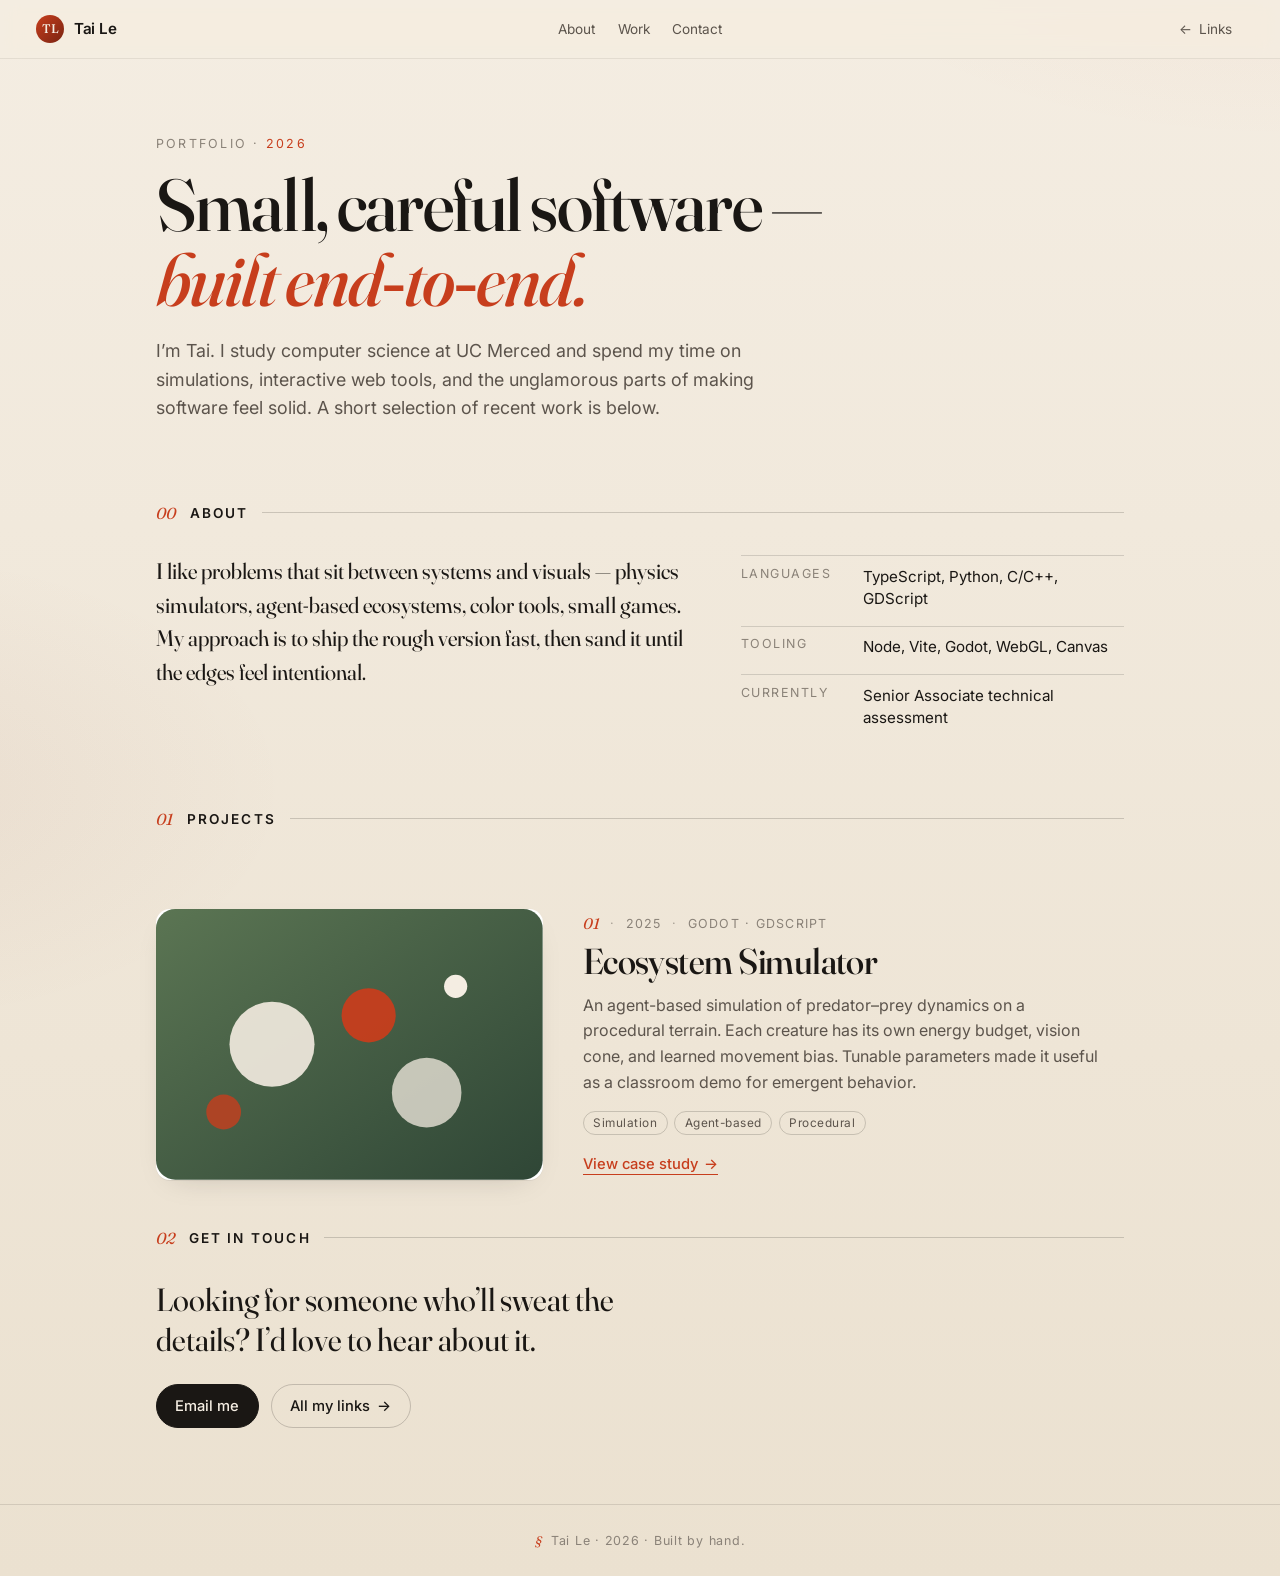
==== portfolio.html @ edf8355c "Initial commit" ====
<!doctype html>
<html lang="en">
  <head>
    <meta charset="utf-8" />
    <meta name="viewport" content="width=device-width, initial-scale=1, viewport-fit=cover" />
    <meta name="theme-color" content="#f4ede2" />
    <title>Tai Le — Selected Work</title>
    <meta name="description" content="Selected work by Tai Le — simulations, web tools, and small games." />

    <link rel="preconnect" href="https://fonts.googleapis.com" />
    <link rel="preconnect" href="https://fonts.gstatic.com" crossorigin />
    <link
      href="https://fonts.googleapis.com/css2?family=Fraunces:opsz,wght@9..144,400;9..144,500;9..144,700&family=Inter:wght@400;500;600&display=swap"
      rel="stylesheet"
    />

    <link rel="stylesheet" href="styles.css" />
    <link rel="stylesheet" href="portfolio.css" />
  </head>
  <body class="portfolio">
    <a class="skip-link" href="#work">Skip to work</a>

    <header class="topbar">
      <a class="topbar__brand" href="index.html" aria-label="Back to links">
        <span class="topbar__brand-mark">TL</span>
        <span class="topbar__brand-name">Tai Le</span>
      </a>
      <nav class="topbar__nav" aria-label="Page sections">
        <a href="#about">About</a>
        <a href="#work">Work</a>
        <a href="#contact">Contact</a>
      </nav>
      <a class="topbar__back" href="index.html">
        <span aria-hidden="true">←</span>
        <span>Links</span>
      </a>
    </header>

    <main class="portfolio__main">
      <section class="hero">
        <p class="eyebrow">Portfolio &middot; <span>2026</span></p>
        <h1 class="hero__title">
          Small, careful software —<br />
          <em>built end&#8209;to&#8209;end.</em>
        </h1>
        <p class="hero__lede">
          I&rsquo;m Tai. I study computer science at UC Merced and spend my time on simulations,
          interactive web tools, and the unglamorous parts of making software feel solid. A short
          selection of recent work is below.
        </p>
      </section>

      <section id="about" class="about">
        <h2 class="section-title"><span class="section-title__num">00</span> About</h2>
        <div class="about__grid">
          <p>
            I like problems that sit between systems and visuals — physics simulators, agent-based
            ecosystems, color tools, small games. My approach is to ship the rough version fast,
            then sand it until the edges feel intentional.
          </p>
          <dl class="about__stack">
            <div>
              <dt>Languages</dt>
              <dd>TypeScript, Python, C/C++, GDScript</dd>
            </div>
            <div>
              <dt>Tooling</dt>
              <dd>Node, Vite, Godot, WebGL, Canvas</dd>
            </div>
            <div>
              <dt>Currently</dt>
              <dd>Senior Associate technical assessment</dd>
            </div>
          </dl>
        </div>
      </section>

      <section id="work" class="work">
        <h2 class="section-title"><span class="section-title__num">01</span> Projects</h2>

        <article class="project">
          <a class="project__thumb" href="#" aria-label="View Ecosystem Simulator">
            <svg viewBox="0 0 200 140" xmlns="http://www.w3.org/2000/svg" aria-hidden="true">
              <defs>
                <linearGradient id="g1" x1="0" y1="0" x2="1" y2="1">
                  <stop offset="0%" stop-color="#5b7553" />
                  <stop offset="100%" stop-color="#2f4636" />
                </linearGradient>
              </defs>
              <rect width="200" height="140" rx="10" fill="url(#g1)" />
              <circle cx="60" cy="70" r="22" fill="#f4ede2" opacity="0.9" />
              <circle cx="110" cy="55" r="14" fill="#c73e1d" opacity="0.95" />
              <circle cx="140" cy="95" r="18" fill="#f4ede2" opacity="0.75" />
              <circle cx="155" cy="40" r="6" fill="#f4ede2" />
              <circle cx="35" cy="105" r="9" fill="#c73e1d" opacity="0.8" />
            </svg>
          </a>
          <div class="project__body">
            <div class="project__meta">
              <span class="project__num">01</span>
              <span class="project__year">2025</span>
              <span class="project__role">Godot &middot; GDScript</span>
            </div>
            <h3 class="project__title">Ecosystem Simulator</h3>
            <p class="project__desc">
              An agent-based simulation of predator&ndash;prey dynamics on a procedural terrain.
              Each creature has its own energy budget, vision cone, and learned movement bias.
              Tunable parameters made it useful as a classroom demo for emergent behavior.
            </p>
            <ul class="project__tags">
              <li>Simulation</li>
              <li>Agent-based</li>
              <li>Procedural</li>
            </ul>
            <a class="project__link" href="#">View case study <span aria-hidden="true">→</span></a>
          </div>
        </article>

      <section id="contact" class="contact">
        <h2 class="section-title"><span class="section-title__num">02</span> Get in touch</h2>
        <p class="contact__line">
          Looking for someone who&rsquo;ll sweat the details? I&rsquo;d love to hear about it.
        </p>
        <div class="contact__actions">
          <a class="btn btn--primary" href="mailto:tle271@ucmerced.edu">Email me</a>
          <a class="btn" href="index.html">All my links <span aria-hidden="true">→</span></a>
        </div>
      </section>
    </main>

    <footer class="portfolio__footer">
      <p>
        <span class="footer__mark">&sect;</span>
        Tai Le &middot; <span id="year">2026</span> &middot; Built by hand.
      </p>
    </footer>

    <script>
      document.getElementById('year').textContent = new Date().getFullYear();
    </script>
  </body>
</html>
---- styles.css ----
/* ---------- Tokens ---------- */
:root {
  --bg: #f4ede2;
  --bg-deep: #ebe1d0;
  --ink: #1a1714;
  --ink-soft: #5c544c;
  --ink-muted: #8a8278;
  --paper: #ffffff;
  --rule: #1a1714;
  --accent: #c73e1d;
  --accent-deep: #7a2412;

  --radius: 14px;
  --radius-lg: 22px;
  --shadow-soft: 0 1px 0 rgba(26, 23, 20, 0.06), 0 10px 30px -18px rgba(26, 23, 20, 0.25);
  --shadow-lift: 0 2px 0 rgba(26, 23, 20, 0.08), 0 22px 40px -22px rgba(26, 23, 20, 0.35);

  --font-serif: "Fraunces", "Iowan Old Style", Georgia, serif;
  --font-sans: "Inter", -apple-system, BlinkMacSystemFont, "Segoe UI", Roboto, sans-serif;
}

/* ---------- Reset-ish ---------- */
*,
*::before,
*::after {
  box-sizing: border-box;
}

html,
body {
  margin: 0;
  padding: 0;
}

body {
  min-height: 100svh;
  font-family: var(--font-sans);
  color: var(--ink);
  background:
    radial-gradient(1200px 600px at 110% -10%, rgba(199, 62, 29, 0.08), transparent 60%),
    radial-gradient(900px 500px at -10% 110%, rgba(122, 36, 18, 0.06), transparent 60%),
    linear-gradient(180deg, var(--bg) 0%, var(--bg-deep) 100%);
  background-attachment: fixed;
  -webkit-font-smoothing: antialiased;
  -moz-osx-font-smoothing: grayscale;
  text-rendering: optimizeLegibility;
}

a {
  color: inherit;
  text-decoration: none;
}

/* ---------- Skip link ---------- */
.skip-link {
  position: absolute;
  top: -40px;
  left: 1rem;
  background: var(--ink);
  color: var(--bg);
  padding: 0.5rem 0.75rem;
  border-radius: 6px;
  font-size: 0.85rem;
  z-index: 100;
}
.skip-link:focus {
  top: 0.75rem;
}

/* ---------- Page ---------- */
.page {
  width: 100%;
  max-width: 520px;
  margin: 0 auto;
  padding: clamp(2rem, 6vw, 3.5rem) clamp(1.25rem, 5vw, 2rem) 3rem;
  display: flex;
  flex-direction: column;
  gap: clamp(1.75rem, 4vw, 2.5rem);
}

/* ---------- Profile ---------- */
.profile {
  text-align: center;
  display: flex;
  flex-direction: column;
  align-items: center;
  gap: 0.5rem;
}

.avatar {
  width: clamp(108px, 28vw, 132px);
  aspect-ratio: 1;
  border-radius: 50%;
  overflow: hidden;
  background: var(--paper);
  padding: 4px;
  box-shadow: var(--shadow-soft);
  transform: rotate(-2deg);
  transition: transform 240ms ease;
}
.avatar:hover {
  transform: rotate(0deg) scale(1.03);
}
.avatar svg,
.avatar img {
  width: 100%;
  height: 100%;
  border-radius: 50%;
  display: block;
  object-fit: cover;
}

.name {
  font-family: var(--font-serif);
  font-weight: 500;
  font-size: clamp(2.25rem, 7vw, 2.9rem);
  letter-spacing: -0.02em;
  line-height: 1.05;
  margin: 0.75rem 0 0;
  font-variation-settings: "opsz" 96;
}

.handle {
  font-family: var(--font-sans);
  font-size: 0.85rem;
  letter-spacing: 0.04em;
  text-transform: lowercase;
  color: var(--ink-muted);
  margin: 0.15rem 0 0.4rem;
}

.bio {
  font-size: 0.98rem;
  line-height: 1.55;
  color: var(--ink-soft);
  max-width: 38ch;
  margin: 0;
}

/* Small editorial rule under profile */
.profile::after {
  content: "";
  display: block;
  width: 36px;
  height: 1px;
  background: var(--rule);
  opacity: 0.35;
  margin-top: 0.75rem;
}

/* ---------- Links ---------- */
.links {
  display: flex;
  flex-direction: column;
  gap: 0.75rem;
}

.link {
  position: relative;
  display: grid;
  grid-template-columns: auto 1fr auto;
  align-items: center;
  gap: 1rem;
  padding: 0.95rem 1.1rem;
  background: var(--paper);
  border: 1px solid rgba(26, 23, 20, 0.08);
  border-radius: var(--radius);
  box-shadow: var(--shadow-soft);
  color: var(--ink);
  transition:
    transform 180ms ease,
    box-shadow 220ms ease,
    border-color 220ms ease,
    background-color 220ms ease;
  will-change: transform;
}

.link:hover,
.link:focus-visible {
  transform: translateY(-2px);
  box-shadow: var(--shadow-lift);
  border-color: rgba(199, 62, 29, 0.35);
}

.link:focus-visible {
  outline: 2px solid var(--accent);
  outline-offset: 3px;
}

.link:active {
  transform: translateY(0);
}

.link__icon {
  width: 38px;
  height: 38px;
  display: inline-flex;
  align-items: center;
  justify-content: center;
  border-radius: 10px;
  background: var(--bg);
  color: var(--ink);
  flex-shrink: 0;
}
.link__icon svg {
  width: 20px;
  height: 20px;
}

.link__body {
  display: flex;
  flex-direction: column;
  gap: 0.1rem;
  min-width: 0;
}

.link__title {
  font-family: var(--font-sans);
  font-weight: 600;
  font-size: 1rem;
  letter-spacing: -0.005em;
  line-height: 1.2;
}

.link__desc {
  font-size: 0.82rem;
  color: var(--ink-muted);
  line-height: 1.35;
  overflow: hidden;
  text-overflow: ellipsis;
  white-space: nowrap;
}

.link__arrow {
  font-family: var(--font-serif);
  font-size: 1.15rem;
  color: var(--ink-muted);
  transition: transform 220ms ease, color 220ms ease;
  padding-left: 0.25rem;
}

.link:hover .link__arrow,
.link:focus-visible .link__arrow {
  color: var(--accent);
  transform: translateX(3px);
}

/* Ghost variant for the email link — flatter, less prominent */
.link--ghost {
  background: transparent;
  box-shadow: none;
  border: 1px dashed rgba(26, 23, 20, 0.18);
}
.link--ghost:hover,
.link--ghost:focus-visible {
  background: var(--paper);
  border-style: solid;
}

/* ---------- Footer ---------- */
.footer {
  text-align: center;
  font-size: 0.78rem;
  color: var(--ink-muted);
  letter-spacing: 0.04em;
  margin-top: 0.5rem;
}
.footer p {
  margin: 0;
}
.footer__mark {
  font-family: var(--font-serif);
  font-style: italic;
  color: var(--accent);
  margin-right: 0.25rem;
}

/* ---------- Responsive bumps ---------- */
@media (min-width: 720px) {
  .page {
    padding-top: 4.5rem;
    gap: 2.75rem;
  }
  .link {
    padding: 1.05rem 1.25rem;
  }
}

@media (min-width: 1024px) {
  .page {
    max-width: 560px;
  }
  .name {
    font-size: 3.1rem;
  }
}

/* ---------- Motion preferences ---------- */
@media (prefers-reduced-motion: reduce) {
  *,
  *::before,
  *::after {
    transition: none !important;
    animation: none !important;
  }
  .avatar {
    transform: none;
  }
}

/* ---------- Dark mode ---------- */
@media (prefers-color-scheme: dark) {
  :root {
    --bg: #14110e;
    --bg-deep: #0d0b09;
    --ink: #f4ede2;
    --ink-soft: #c8bdaf;
    --ink-muted: #8a8278;
    --paper: #1f1b17;
    --rule: #f4ede2;
    --accent: #e85a3a;
    --accent-deep: #c73e1d;
    --shadow-soft: 0 1px 0 rgba(0, 0, 0, 0.4), 0 10px 30px -18px rgba(0, 0, 0, 0.7);
    --shadow-lift: 0 2px 0 rgba(0, 0, 0, 0.5), 0 22px 40px -22px rgba(0, 0, 0, 0.8);
  }
  .link {
    border-color: rgba(244, 237, 226, 0.08);
  }
  .link:hover,
  .link:focus-visible {
    border-color: rgba(232, 90, 58, 0.45);
  }
  .link__icon {
    background: rgba(244, 237, 226, 0.06);
  }
  .link--ghost {
    border-color: rgba(244, 237, 226, 0.18);
  }
}
---- portfolio.css ----
/* ---------- Portfolio-specific layout ----------
   Tokens (colors, fonts) come from styles.css.
   This file overrides body/layout rules used on the linktree page. */

body.portfolio {
  background:
    radial-gradient(900px 500px at 100% -10%, rgba(199, 62, 29, 0.06), transparent 60%),
    radial-gradient(700px 400px at -10% 50%, rgba(122, 36, 18, 0.05), transparent 60%),
    linear-gradient(180deg, var(--bg) 0%, var(--bg-deep) 100%);
}

/* ---------- Top bar ---------- */
.topbar {
  position: sticky;
  top: 0;
  z-index: 50;
  display: grid;
  grid-template-columns: 1fr auto 1fr;
  align-items: center;
  gap: 1rem;
  padding: 0.85rem clamp(1rem, 4vw, 2.25rem);
  background: rgba(244, 237, 226, 0.78);
  backdrop-filter: saturate(160%) blur(10px);
  -webkit-backdrop-filter: saturate(160%) blur(10px);
  border-bottom: 1px solid rgba(26, 23, 20, 0.08);
}

.topbar__brand {
  display: inline-flex;
  align-items: center;
  gap: 0.6rem;
  font-family: var(--font-sans);
  font-weight: 600;
  letter-spacing: -0.005em;
}
.topbar__brand-mark {
  display: inline-flex;
  align-items: center;
  justify-content: center;
  width: 28px;
  height: 28px;
  border-radius: 50%;
  background: linear-gradient(135deg, var(--accent), var(--accent-deep));
  color: var(--bg);
  font-family: var(--font-serif);
  font-weight: 500;
  font-size: 0.78rem;
  letter-spacing: -0.5px;
}
.topbar__brand-name {
  font-size: 0.95rem;
}

.topbar__nav {
  justify-self: center;
  display: flex;
  gap: 1.4rem;
  font-size: 0.85rem;
  color: var(--ink-soft);
}
.topbar__nav a {
  position: relative;
  padding: 0.25rem 0;
  transition: color 180ms ease;
}
.topbar__nav a:hover,
.topbar__nav a:focus-visible {
  color: var(--accent);
}
.topbar__nav a::after {
  content: "";
  position: absolute;
  left: 0;
  right: 0;
  bottom: -2px;
  height: 1px;
  background: var(--accent);
  transform: scaleX(0);
  transform-origin: left;
  transition: transform 200ms ease;
}
.topbar__nav a:hover::after,
.topbar__nav a:focus-visible::after {
  transform: scaleX(1);
}

.topbar__back {
  justify-self: end;
  display: inline-flex;
  align-items: center;
  gap: 0.4rem;
  font-size: 0.85rem;
  color: var(--ink-soft);
  padding: 0.4rem 0.7rem;
  border-radius: 999px;
  border: 1px solid transparent;
  transition: border-color 180ms ease, color 180ms ease, background-color 180ms ease;
}
.topbar__back:hover,
.topbar__back:focus-visible {
  color: var(--ink);
  border-color: rgba(26, 23, 20, 0.18);
  background: rgba(255, 255, 255, 0.5);
}

/* On narrow screens, drop the center nav, keep brand + back */
@media (max-width: 640px) {
  .topbar {
    grid-template-columns: 1fr auto;
  }
  .topbar__nav {
    display: none;
  }
  .topbar__brand-name {
    display: none;
  }
}

/* ---------- Main ---------- */
.portfolio__main {
  width: 100%;
  max-width: 1040px;
  margin: 0 auto;
  padding: clamp(2.5rem, 6vw, 5rem) clamp(1.25rem, 5vw, 2.25rem);
  display: flex;
  flex-direction: column;
  gap: clamp(3rem, 8vw, 5rem);
}

/* ---------- Hero ---------- */
.eyebrow {
  font-family: var(--font-sans);
  font-size: 0.78rem;
  letter-spacing: 0.18em;
  text-transform: uppercase;
  color: var(--ink-muted);
  margin: 0 0 1rem;
}
.eyebrow span {
  color: var(--accent);
}

.hero__title {
  font-family: var(--font-serif);
  font-weight: 500;
  font-size: clamp(2.4rem, 6.5vw, 4.6rem);
  line-height: 1.02;
  letter-spacing: -0.025em;
  margin: 0 0 1.25rem;
  max-width: 18ch;
  font-variation-settings: "opsz" 144;
}
.hero__title em {
  font-style: italic;
  color: var(--accent);
  font-variation-settings: "opsz" 144;
}

.hero__lede {
  font-size: clamp(1rem, 1.6vw, 1.12rem);
  line-height: 1.6;
  color: var(--ink-soft);
  max-width: 56ch;
  margin: 0;
}

/* ---------- Section title ---------- */
.section-title {
  font-family: var(--font-sans);
  font-size: 0.85rem;
  font-weight: 600;
  text-transform: uppercase;
  letter-spacing: 0.16em;
  color: var(--ink);
  margin: 0 0 2rem;
  display: flex;
  align-items: center;
  gap: 0.85rem;
}
.section-title::after {
  content: "";
  flex: 1;
  height: 1px;
  background: rgba(26, 23, 20, 0.18);
}
.section-title__num {
  font-family: var(--font-serif);
  font-style: italic;
  font-weight: 400;
  color: var(--accent);
  text-transform: none;
  letter-spacing: 0;
  font-size: 1rem;
}

/* ---------- About ---------- */
.about__grid {
  display: grid;
  grid-template-columns: 1fr;
  gap: 2rem;
}
.about__grid p {
  font-family: var(--font-serif);
  font-size: clamp(1.15rem, 2vw, 1.4rem);
  line-height: 1.5;
  color: var(--ink);
  margin: 0;
  max-width: 50ch;
  font-variation-settings: "opsz" 96;
}

.about__stack {
  display: grid;
  grid-template-columns: 1fr;
  gap: 1rem;
  margin: 0;
}
.about__stack > div {
  border-top: 1px solid rgba(26, 23, 20, 0.15);
  padding-top: 0.6rem;
  display: grid;
  grid-template-columns: 110px 1fr;
  gap: 0.75rem;
}
.about__stack dt {
  font-size: 0.78rem;
  letter-spacing: 0.12em;
  text-transform: uppercase;
  color: var(--ink-muted);
  margin: 0;
}
.about__stack dd {
  font-size: 0.95rem;
  color: var(--ink);
  margin: 0;
  line-height: 1.45;
}

@media (min-width: 820px) {
  .about__grid {
    grid-template-columns: 1.4fr 1fr;
    gap: 3rem;
    align-items: start;
  }
}

/* ---------- Projects ---------- */
.work {
  display: flex;
  flex-direction: column;
  gap: clamp(2rem, 4vw, 3rem);
}

.project {
  display: grid;
  grid-template-columns: 1fr;
  gap: 1.25rem;
  align-items: center;
}

.project__thumb {
  display: block;
  border-radius: 14px;
  overflow: hidden;
  background: var(--paper);
  box-shadow: var(--shadow-soft);
  transition: transform 260ms ease, box-shadow 260ms ease;
}
.project__thumb svg {
  display: block;
  width: 100%;
  height: auto;
}
.project__thumb:hover,
.project__thumb:focus-visible {
  transform: translateY(-3px);
  box-shadow: var(--shadow-lift);
}

.project__meta {
  display: flex;
  flex-wrap: wrap;
  gap: 0.65rem;
  align-items: center;
  font-size: 0.78rem;
  letter-spacing: 0.1em;
  text-transform: uppercase;
  color: var(--ink-muted);
  margin-bottom: 0.6rem;
}
.project__num {
  font-family: var(--font-serif);
  font-style: italic;
  font-size: 0.95rem;
  color: var(--accent);
  letter-spacing: 0;
  text-transform: none;
}
.project__year::before,
.project__role::before {
  content: "·";
  margin-right: 0.65rem;
  color: var(--ink-muted);
  opacity: 0.7;
}

.project__title {
  font-family: var(--font-serif);
  font-weight: 500;
  font-size: clamp(1.7rem, 3vw, 2.25rem);
  line-height: 1.1;
  letter-spacing: -0.015em;
  margin: 0 0 0.7rem;
  font-variation-settings: "opsz" 96;
}

.project__desc {
  font-size: 1rem;
  line-height: 1.6;
  color: var(--ink-soft);
  margin: 0 0 1rem;
  max-width: 52ch;
}

.project__tags {
  list-style: none;
  display: flex;
  flex-wrap: wrap;
  gap: 0.4rem;
  padding: 0;
  margin: 0 0 1.1rem;
}
.project__tags li {
  font-size: 0.74rem;
  letter-spacing: 0.04em;
  padding: 0.25rem 0.6rem;
  border: 1px solid rgba(26, 23, 20, 0.18);
  border-radius: 999px;
  color: var(--ink-soft);
}

.project__link {
  display: inline-flex;
  align-items: center;
  gap: 0.4rem;
  font-size: 0.92rem;
  font-weight: 500;
  color: var(--accent);
  border-bottom: 1px solid currentColor;
  padding-bottom: 1px;
  transition: gap 180ms ease, color 180ms ease;
}
.project__link:hover,
.project__link:focus-visible {
  gap: 0.7rem;
  color: var(--accent-deep);
}

@media (min-width: 760px) {
  .project {
    grid-template-columns: 5fr 7fr;
    gap: 2.5rem;
  }
  .project--reverse .project__thumb {
    order: 2;
  }
  .project--reverse .project__body {
    order: 1;
  }
}

/* ---------- Contact ---------- */
.contact {
  text-align: left;
}
.contact__line {
  font-family: var(--font-serif);
  font-size: clamp(1.4rem, 3vw, 2rem);
  line-height: 1.25;
  color: var(--ink);
  margin: 0 0 1.5rem;
  max-width: 28ch;
  font-variation-settings: "opsz" 96;
}
.contact__actions {
  display: flex;
  flex-wrap: wrap;
  gap: 0.75rem;
}

.btn {
  display: inline-flex;
  align-items: center;
  gap: 0.45rem;
  padding: 0.75rem 1.15rem;
  border-radius: 999px;
  border: 1px solid rgba(26, 23, 20, 0.2);
  color: var(--ink);
  font-size: 0.92rem;
  font-weight: 500;
  background: transparent;
  transition: background 180ms ease, color 180ms ease, border-color 180ms ease, transform 180ms ease;
}
.btn:hover,
.btn:focus-visible {
  border-color: var(--ink);
  transform: translateY(-1px);
}
.btn--primary {
  background: var(--ink);
  color: var(--bg);
  border-color: var(--ink);
}
.btn--primary:hover,
.btn--primary:focus-visible {
  background: var(--accent);
  border-color: var(--accent);
  color: var(--bg);
}

/* ---------- Footer ---------- */
.portfolio__footer {
  border-top: 1px solid rgba(26, 23, 20, 0.12);
  padding: 1.75rem clamp(1.25rem, 5vw, 2.25rem);
  text-align: center;
  font-size: 0.78rem;
  letter-spacing: 0.06em;
  color: var(--ink-muted);
}
.portfolio__footer p {
  margin: 0;
}

/* ---------- Dark mode ---------- */
@media (prefers-color-scheme: dark) {
  .topbar {
    background: rgba(20, 17, 14, 0.78);
    border-bottom-color: rgba(244, 237, 226, 0.08);
  }
  .topbar__back:hover,
  .topbar__back:focus-visible {
    background: rgba(244, 237, 226, 0.06);
    border-color: rgba(244, 237, 226, 0.18);
  }
  .section-title::after {
    background: rgba(244, 237, 226, 0.18);
  }
  .about__stack > div {
    border-top-color: rgba(244, 237, 226, 0.15);
  }
  .project__tags li {
    border-color: rgba(244, 237, 226, 0.18);
  }
  .btn {
    border-color: rgba(244, 237, 226, 0.2);
    color: var(--ink);
  }
  .btn--primary {
    background: var(--bg);
    color: var(--ink);
    border-color: var(--bg);
  }
  .portfolio__footer {
    border-top-color: rgba(244, 237, 226, 0.12);
  }
}

/* ---------- Motion preference ---------- */
@media (prefers-reduced-motion: reduce) {
  .project__thumb,
  .btn,
  .topbar__nav a::after,
  .project__link {
    transition: none !important;
  }
}
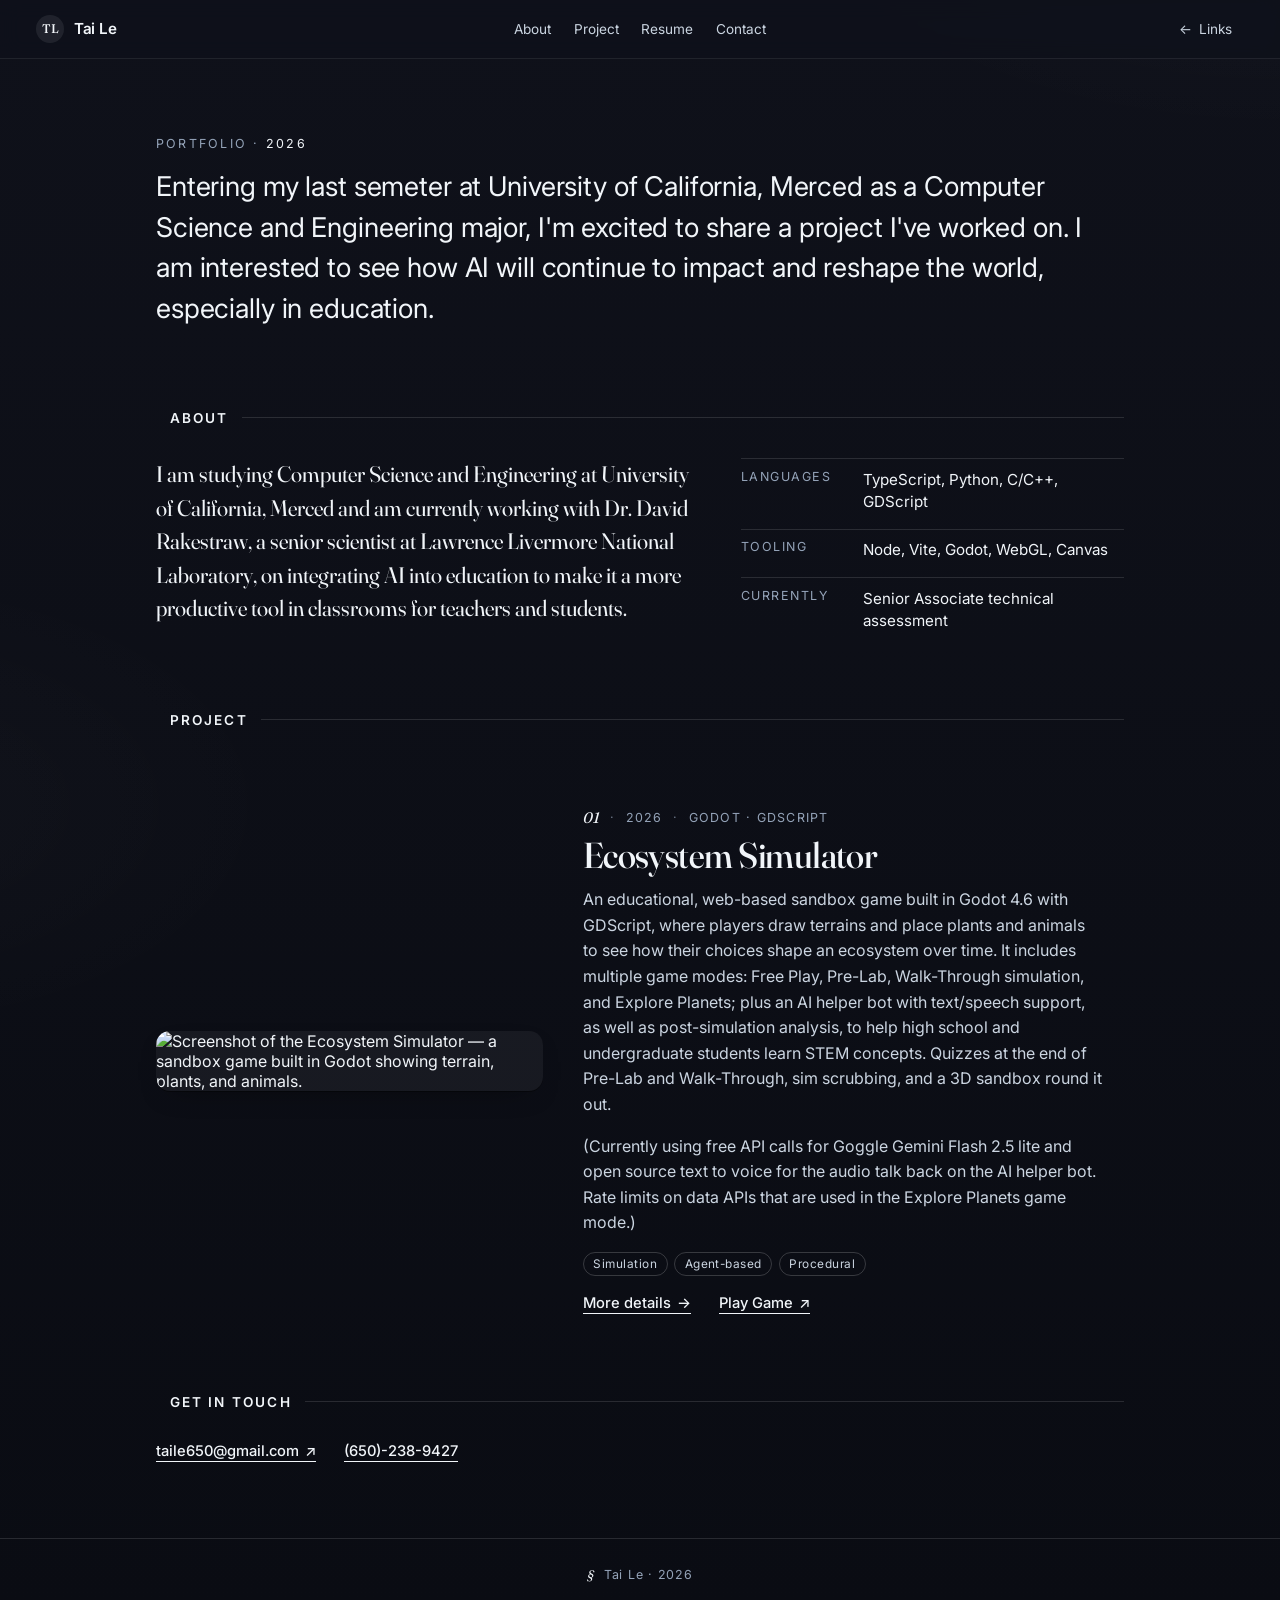
==== commit e5268c61: "Working code" ====
--- a/portfolio.html
+++ b/portfolio.html
@@ -3,7 +3,8 @@
   <head>
     <meta charset="utf-8" />
     <meta name="viewport" content="width=device-width, initial-scale=1, viewport-fit=cover" />
-    <meta name="theme-color" content="#f4ede2" />
+    <meta name="theme-color" content="#0F111A" />
+    <meta name="color-scheme" content="dark" />
     <title>Tai Le — Selected Work</title>
     <meta name="description" content="Selected work by Tai Le — simulations, web tools, and small games." />
 
@@ -27,7 +28,8 @@
       </a>
       <nav class="topbar__nav" aria-label="Page sections">
         <a href="#about">About</a>
-        <a href="#work">Work</a>
+        <a href="#work">Project</a>
+        <a href="resume.html">Resume</a>
         <a href="#contact">Contact</a>
       </nav>
       <a class="topbar__back" href="index.html">
@@ -39,24 +41,20 @@
     <main class="portfolio__main">
       <section class="hero">
         <p class="eyebrow">Portfolio &middot; <span>2026</span></p>
-        <h1 class="hero__title">
-          Small, careful software —<br />
-          <em>built end&#8209;to&#8209;end.</em>
-        </h1>
         <p class="hero__lede">
-          I&rsquo;m Tai. I study computer science at UC Merced and spend my time on simulations,
-          interactive web tools, and the unglamorous parts of making software feel solid. A short
-          selection of recent work is below.
+          Entering my last semeter at University of California, Merced as a Computer Science and Engineering
+          major, I'm excited to share a project I've worked on. I am interested to see how AI will continue
+          to impact and reshape the world, especially in education.
         </p>
       </section>
 
       <section id="about" class="about">
-        <h2 class="section-title"><span class="section-title__num">00</span> About</h2>
+        <h2 class="section-title"><span class="section-title__num"></span> About</h2>
         <div class="about__grid">
           <p>
-            I like problems that sit between systems and visuals — physics simulators, agent-based
-            ecosystems, color tools, small games. My approach is to ship the rough version fast,
-            then sand it until the edges feel intentional.
+            I am studying Computer Science and Engineering at University of California, Merced and am currently 
+            working with Dr. David Rakestraw, a senior scientist at Lawrence Livermore National Laboratory, 
+            on integrating AI into education to make it a more productive tool in classrooms for teachers and students.
           </p>
           <dl class="about__stack">
             <div>
@@ -76,54 +74,54 @@
       </section>
 
       <section id="work" class="work">
-        <h2 class="section-title"><span class="section-title__num">01</span> Projects</h2>
+        <h2 class="section-title"><span class="section-title__num"></span> Project</h2>
 
         <article class="project">
           <a class="project__thumb" href="#" aria-label="View Ecosystem Simulator">
-            <svg viewBox="0 0 200 140" xmlns="http://www.w3.org/2000/svg" aria-hidden="true">
-              <defs>
-                <linearGradient id="g1" x1="0" y1="0" x2="1" y2="1">
-                  <stop offset="0%" stop-color="#5b7553" />
-                  <stop offset="100%" stop-color="#2f4636" />
-                </linearGradient>
-              </defs>
-              <rect width="200" height="140" rx="10" fill="url(#g1)" />
-              <circle cx="60" cy="70" r="22" fill="#f4ede2" opacity="0.9" />
-              <circle cx="110" cy="55" r="14" fill="#c73e1d" opacity="0.95" />
-              <circle cx="140" cy="95" r="18" fill="#f4ede2" opacity="0.75" />
-              <circle cx="155" cy="40" r="6" fill="#f4ede2" />
-              <circle cx="35" cy="105" r="9" fill="#c73e1d" opacity="0.8" />
-            </svg>
+            <img
+              src="Ecosystem%20Simulator%20Image.png"
+              alt="Screenshot of the Ecosystem Simulator — a sandbox game built in Godot showing terrain, plants, and animals."
+              loading="lazy"
+            />
           </a>
           <div class="project__body">
             <div class="project__meta">
               <span class="project__num">01</span>
-              <span class="project__year">2025</span>
+              <span class="project__year">2026</span>
               <span class="project__role">Godot &middot; GDScript</span>
             </div>
             <h3 class="project__title">Ecosystem Simulator</h3>
             <p class="project__desc">
-              An agent-based simulation of predator&ndash;prey dynamics on a procedural terrain.
-              Each creature has its own energy budget, vision cone, and learned movement bias.
-              Tunable parameters made it useful as a classroom demo for emergent behavior.
+              An educational, web-based sandbox game built in Godot 4.6 with GDScript, where players 
+              draw terrains and place plants and animals to see how their choices shape an ecosystem 
+              over time. It includes multiple game modes: Free Play, Pre-Lab, Walk-Through simulation, 
+              and Explore Planets; plus an AI helper bot with text/speech support, as well as post-simulation 
+              analysis, to help high school and undergraduate students learn STEM concepts. Quizzes at the 
+              end of Pre-Lab and Walk-Through, sim scrubbing, and a 3D sandbox round it out.
+            </p>
+            <p class="project__desc">  
+              (Currently using free API calls for Goggle Gemini Flash 2.5 lite and open source text to voice for
+              the audio talk back on the AI helper bot. Rate limits on data APIs that are used in the Explore Planets
+              game mode.)
             </p>
             <ul class="project__tags">
               <li>Simulation</li>
               <li>Agent-based</li>
               <li>Procedural</li>
             </ul>
-            <a class="project__link" href="#">View case study <span aria-hidden="true">→</span></a>
+            <div class="project__actions">
+              <a class="project__link" href="ecosystem-simulator.html">More details <span aria-hidden="true">→</span></a>
+              <a class="project__link" href="https://s26-cse-334-10.onrender.com/" target="_blank" rel="noopener noreferrer">Play Game <span aria-hidden="true">↗</span></a>
+            </div>
           </div>
         </article>
+      </section>
 
       <section id="contact" class="contact">
-        <h2 class="section-title"><span class="section-title__num">02</span> Get in touch</h2>
-        <p class="contact__line">
-          Looking for someone who&rsquo;ll sweat the details? I&rsquo;d love to hear about it.
-        </p>
-        <div class="contact__actions">
-          <a class="btn btn--primary" href="mailto:tle271@ucmerced.edu">Email me</a>
-          <a class="btn" href="index.html">All my links <span aria-hidden="true">→</span></a>
+        <h2 class="section-title"><span class="section-title__num"></span> Get in touch</h2>
+        <div class="contact__actions contact__actions--info">
+          <a class="project__link" href="mailto:taile650@gmail.com" target="_blank" rel="noopener noreferrer">taile650@gmail.com<span aria-hidden="true">↗</span></a>
+          <a class="project__link" href="tel:+16502389427">(650)-238-9427</a>
         </div>
       </section>
     </main>
@@ -131,7 +129,7 @@
     <footer class="portfolio__footer">
       <p>
         <span class="footer__mark">&sect;</span>
-        Tai Le &middot; <span id="year">2026</span> &middot; Built by hand.
+        Tai Le &middot; <span id="year">2026</span>
       </p>
     </footer>
 
--- a/styles.css
+++ b/styles.css
@@ -1,19 +1,21 @@
 /* ---------- Tokens ---------- */
 :root {
-  --bg: #f4ede2;
-  --bg-deep: #ebe1d0;
-  --ink: #1a1714;
-  --ink-soft: #5c544c;
-  --ink-muted: #8a8278;
-  --paper: #ffffff;
-  --rule: #1a1714;
-  --accent: #c73e1d;
-  --accent-deep: #7a2412;
-
-  --radius: 14px;
-  --radius-lg: 22px;
-  --shadow-soft: 0 1px 0 rgba(26, 23, 20, 0.06), 0 10px 30px -18px rgba(26, 23, 20, 0.25);
-  --shadow-lift: 0 2px 0 rgba(26, 23, 20, 0.08), 0 22px 40px -22px rgba(26, 23, 20, 0.35);
+  color-scheme: dark;
+
+  --bg: #0F111A;
+  --bg-deep: #0A0C13;
+  --ink: #F1F5F9;
+  --ink-soft: #CBD5E1;
+  --ink-muted: #94A3B8;
+  --paper: rgba(255, 255, 255, 0.05);
+  --rule: rgba(241, 245, 249, 0.12);
+  --accent: #F1F5F9;
+  --accent-deep: #CBD5E1;
+
+  --radius: 16px;
+  --radius-lg: 24px;
+  --shadow-soft: 0 1px 0 rgba(0, 0, 0, 0.4), 0 10px 30px -18px rgba(0, 0, 0, 0.7);
+  --shadow-lift: 0 2px 0 rgba(0, 0, 0, 0.5), 0 22px 40px -22px rgba(0, 0, 0, 0.85);
 
   --font-serif: "Fraunces", "Iowan Old Style", Georgia, serif;
   --font-sans: "Inter", -apple-system, BlinkMacSystemFont, "Segoe UI", Roboto, sans-serif;
@@ -37,13 +39,29 @@
   font-family: var(--font-sans);
   color: var(--ink);
   background:
-    radial-gradient(1200px 600px at 110% -10%, rgba(199, 62, 29, 0.08), transparent 60%),
-    radial-gradient(900px 500px at -10% 110%, rgba(122, 36, 18, 0.06), transparent 60%),
+    radial-gradient(1200px 600px at 110% -10%, rgba(255, 255, 255, 0.04), transparent 60%),
+    radial-gradient(900px 500px at -10% 110%, rgba(255, 255, 255, 0.025), transparent 60%),
     linear-gradient(180deg, var(--bg) 0%, var(--bg-deep) 100%);
   background-attachment: fixed;
   -webkit-font-smoothing: antialiased;
   -moz-osx-font-smoothing: grayscale;
   text-rendering: optimizeLegibility;
+}
+
+/* ---------- Scrollbar ---------- */
+::-webkit-scrollbar {
+  width: 10px;
+  height: 10px;
+}
+::-webkit-scrollbar-track {
+  background: var(--bg);
+}
+::-webkit-scrollbar-thumb {
+  background: rgba(255, 255, 255, 0.15);
+  border-radius: 10px;
+}
+::-webkit-scrollbar-thumb:hover {
+  background: rgba(255, 255, 255, 0.25);
 }
 
 a {
@@ -161,25 +179,22 @@
   grid-template-columns: auto 1fr auto;
   align-items: center;
   gap: 1rem;
-  padding: 0.95rem 1.1rem;
+  padding: 1rem;
   background: var(--paper);
-  border: 1px solid rgba(26, 23, 20, 0.08);
+  border: 1px solid rgba(255, 255, 255, 0.08);
   border-radius: var(--radius);
   box-shadow: var(--shadow-soft);
   color: var(--ink);
-  transition:
-    transform 180ms ease,
-    box-shadow 220ms ease,
-    border-color 220ms ease,
-    background-color 220ms ease;
+  transition: all 300ms ease-in-out;
   will-change: transform;
 }
 
 .link:hover,
 .link:focus-visible {
-  transform: translateY(-2px);
+  background: #1E293B;
+  border-color: #475569;
   box-shadow: var(--shadow-lift);
-  border-color: rgba(199, 62, 29, 0.35);
+  transform: scale(1.02);
 }
 
 .link:focus-visible {
@@ -188,17 +203,17 @@
 }
 
 .link:active {
-  transform: translateY(0);
+  transform: scale(1);
 }
 
 .link__icon {
-  width: 38px;
-  height: 38px;
+  width: 40px;
+  height: 40px;
   display: inline-flex;
   align-items: center;
   justify-content: center;
-  border-radius: 10px;
-  background: var(--bg);
+  border-radius: 8px;
+  background: rgba(30, 41, 59, 0.5);
   color: var(--ink);
   flex-shrink: 0;
 }
@@ -210,20 +225,21 @@
 .link__body {
   display: flex;
   flex-direction: column;
-  gap: 0.1rem;
+  gap: 0.15rem;
   min-width: 0;
 }
 
 .link__title {
   font-family: var(--font-sans);
-  font-weight: 600;
+  font-weight: 500;
   font-size: 1rem;
   letter-spacing: -0.005em;
   line-height: 1.2;
+  color: var(--ink);
 }
 
 .link__desc {
-  font-size: 0.82rem;
+  font-size: 0.875rem;
   color: var(--ink-muted);
   line-height: 1.35;
   overflow: hidden;
@@ -249,12 +265,91 @@
 .link--ghost {
   background: transparent;
   box-shadow: none;
-  border: 1px dashed rgba(26, 23, 20, 0.18);
+  border: 1px dashed rgba(255, 255, 255, 0.18);
 }
 .link--ghost:hover,
 .link--ghost:focus-visible {
   background: var(--paper);
   border-style: solid;
+}
+
+/* ---------- Index-only hover animations ---------- */
+/* Scoped to body.links-page so portfolio/resume pages stay untouched. */
+.links-page .link {
+  overflow: hidden;
+  isolation: isolate;
+}
+
+/* Shimmer: a soft diagonal highlight sweeps across the card on hover.
+   Uses a keyframe (not a transition) so the un-hover doesn't play in reverse. */
+.links-page .link::before {
+  content: "";
+  position: absolute;
+  top: 0;
+  left: -120%;
+  width: 60%;
+  height: 100%;
+  background: linear-gradient(
+    110deg,
+    transparent 0%,
+    rgba(255, 255, 255, 0.10) 50%,
+    transparent 100%
+  );
+  transform: skewX(-20deg);
+  pointer-events: none;
+  z-index: 1;
+}
+.links-page .link:hover::before,
+.links-page .link:focus-visible::before {
+  animation: link-shimmer 900ms ease;
+}
+@keyframes link-shimmer {
+  to {
+    left: 130%;
+  }
+}
+
+/* Keep card content above the shimmer overlay. */
+.links-page .link__icon,
+.links-page .link__body,
+.links-page .link__arrow {
+  position: relative;
+  z-index: 2;
+}
+
+/* Icon container — brightens and scales tactilely on hover. */
+.links-page .link__icon {
+  transition:
+    background-color 300ms ease-in-out,
+    transform 300ms ease-in-out;
+}
+.links-page .link:hover .link__icon,
+.links-page .link:focus-visible .link__icon {
+  background: rgba(241, 245, 249, 0.14);
+  transform: scale(1.08);
+}
+
+/* Icon SVG — subtle inner pop. */
+.links-page .link__icon svg {
+  transition: transform 300ms ease;
+}
+.links-page .link:hover .link__icon svg,
+.links-page .link:focus-visible .link__icon svg {
+  transform: scale(1.08);
+}
+
+/* Outer slate halo layered on top of the existing lift shadow. */
+.links-page .link:hover,
+.links-page .link:focus-visible {
+  box-shadow:
+    var(--shadow-lift),
+    0 0 32px -8px rgba(241, 245, 249, 0.14);
+}
+
+/* Arrow — give it a touch more travel and brightness on hover than the base rule. */
+.links-page .link:hover .link__arrow,
+.links-page .link:focus-visible .link__arrow {
+  transform: translateX(5px);
 }
 
 /* ---------- Footer ---------- */
@@ -308,32 +403,3 @@
   }
 }
 
-/* ---------- Dark mode ---------- */
-@media (prefers-color-scheme: dark) {
-  :root {
-    --bg: #14110e;
-    --bg-deep: #0d0b09;
-    --ink: #f4ede2;
-    --ink-soft: #c8bdaf;
-    --ink-muted: #8a8278;
-    --paper: #1f1b17;
-    --rule: #f4ede2;
-    --accent: #e85a3a;
-    --accent-deep: #c73e1d;
-    --shadow-soft: 0 1px 0 rgba(0, 0, 0, 0.4), 0 10px 30px -18px rgba(0, 0, 0, 0.7);
-    --shadow-lift: 0 2px 0 rgba(0, 0, 0, 0.5), 0 22px 40px -22px rgba(0, 0, 0, 0.8);
-  }
-  .link {
-    border-color: rgba(244, 237, 226, 0.08);
-  }
-  .link:hover,
-  .link:focus-visible {
-    border-color: rgba(232, 90, 58, 0.45);
-  }
-  .link__icon {
-    background: rgba(244, 237, 226, 0.06);
-  }
-  .link--ghost {
-    border-color: rgba(244, 237, 226, 0.18);
-  }
-}
--- a/portfolio.css
+++ b/portfolio.css
@@ -4,8 +4,8 @@
 
 body.portfolio {
   background:
-    radial-gradient(900px 500px at 100% -10%, rgba(199, 62, 29, 0.06), transparent 60%),
-    radial-gradient(700px 400px at -10% 50%, rgba(122, 36, 18, 0.05), transparent 60%),
+    radial-gradient(900px 500px at 100% -10%, rgba(255, 255, 255, 0.03), transparent 60%),
+    radial-gradient(700px 400px at -10% 50%, rgba(255, 255, 255, 0.02), transparent 60%),
     linear-gradient(180deg, var(--bg) 0%, var(--bg-deep) 100%);
 }
 
@@ -19,10 +19,10 @@
   align-items: center;
   gap: 1rem;
   padding: 0.85rem clamp(1rem, 4vw, 2.25rem);
-  background: rgba(244, 237, 226, 0.78);
+  background: rgba(15, 17, 26, 0.78);
   backdrop-filter: saturate(160%) blur(10px);
   -webkit-backdrop-filter: saturate(160%) blur(10px);
-  border-bottom: 1px solid rgba(26, 23, 20, 0.08);
+  border-bottom: 1px solid rgba(255, 255, 255, 0.08);
 }
 
 .topbar__brand {
@@ -40,8 +40,8 @@
   width: 28px;
   height: 28px;
   border-radius: 50%;
-  background: linear-gradient(135deg, var(--accent), var(--accent-deep));
-  color: var(--bg);
+  background: rgba(255, 255, 255, 0.08);
+  color: var(--ink);
   font-family: var(--font-serif);
   font-weight: 500;
   font-size: 0.78rem;
@@ -99,8 +99,8 @@
 .topbar__back:hover,
 .topbar__back:focus-visible {
   color: var(--ink);
-  border-color: rgba(26, 23, 20, 0.18);
-  background: rgba(255, 255, 255, 0.5);
+  border-color: rgba(255, 255, 255, 0.18);
+  background: rgba(255, 255, 255, 0.06);
 }
 
 /* On narrow screens, drop the center nav, keep brand + back */
@@ -157,10 +157,11 @@
 }
 
 .hero__lede {
-  font-size: clamp(1rem, 1.6vw, 1.12rem);
-  line-height: 1.6;
-  color: var(--ink-soft);
-  max-width: 56ch;
+  font-size: clamp(1.25rem, 2.4vw, 1.7rem);
+  line-height: 1.5;
+  letter-spacing: -0.005em;
+  color: var(--ink);
+  max-width: 62ch;
   margin: 0;
 }
 
@@ -181,7 +182,7 @@
   content: "";
   flex: 1;
   height: 1px;
-  background: rgba(26, 23, 20, 0.18);
+  background: rgba(255, 255, 255, 0.12);
 }
 .section-title__num {
   font-family: var(--font-serif);
@@ -216,7 +217,7 @@
   margin: 0;
 }
 .about__stack > div {
-  border-top: 1px solid rgba(26, 23, 20, 0.15);
+  border-top: 1px solid rgba(255, 255, 255, 0.12);
   padding-top: 0.6rem;
   display: grid;
   grid-template-columns: 110px 1fr;
@@ -266,7 +267,8 @@
   box-shadow: var(--shadow-soft);
   transition: transform 260ms ease, box-shadow 260ms ease;
 }
-.project__thumb svg {
+.project__thumb svg,
+.project__thumb img {
   display: block;
   width: 100%;
   height: auto;
@@ -334,9 +336,17 @@
   font-size: 0.74rem;
   letter-spacing: 0.04em;
   padding: 0.25rem 0.6rem;
-  border: 1px solid rgba(26, 23, 20, 0.18);
+  border: 1px solid rgba(255, 255, 255, 0.18);
   border-radius: 999px;
   color: var(--ink-soft);
+}
+
+.project__actions {
+  display: flex;
+  flex-wrap: wrap;
+  align-items: center;
+  gap: 1.5rem 1.75rem;
+  margin-top: 0.25rem;
 }
 
 .project__link {
@@ -387,6 +397,10 @@
   flex-wrap: wrap;
   gap: 0.75rem;
 }
+.contact__actions--info {
+  align-items: center;
+  gap: 0.75rem 1.75rem;
+}
 
 .btn {
   display: inline-flex;
@@ -394,7 +408,7 @@
   gap: 0.45rem;
   padding: 0.75rem 1.15rem;
   border-radius: 999px;
-  border: 1px solid rgba(26, 23, 20, 0.2);
+  border: 1px solid rgba(255, 255, 255, 0.2);
   color: var(--ink);
   font-size: 0.92rem;
   font-weight: 500;
@@ -404,6 +418,7 @@
 .btn:hover,
 .btn:focus-visible {
   border-color: var(--ink);
+  background: rgba(255, 255, 255, 0.06);
   transform: translateY(-1px);
 }
 .btn--primary {
@@ -420,7 +435,7 @@
 
 /* ---------- Footer ---------- */
 .portfolio__footer {
-  border-top: 1px solid rgba(26, 23, 20, 0.12);
+  border-top: 1px solid rgba(255, 255, 255, 0.12);
   padding: 1.75rem clamp(1.25rem, 5vw, 2.25rem);
   text-align: center;
   font-size: 0.78rem;
@@ -431,37 +446,108 @@
   margin: 0;
 }
 
-/* ---------- Dark mode ---------- */
-@media (prefers-color-scheme: dark) {
-  .topbar {
-    background: rgba(20, 17, 14, 0.78);
-    border-bottom-color: rgba(244, 237, 226, 0.08);
-  }
-  .topbar__back:hover,
-  .topbar__back:focus-visible {
-    background: rgba(244, 237, 226, 0.06);
-    border-color: rgba(244, 237, 226, 0.18);
-  }
-  .section-title::after {
-    background: rgba(244, 237, 226, 0.18);
-  }
-  .about__stack > div {
-    border-top-color: rgba(244, 237, 226, 0.15);
-  }
-  .project__tags li {
-    border-color: rgba(244, 237, 226, 0.18);
-  }
-  .btn {
-    border-color: rgba(244, 237, 226, 0.2);
-    color: var(--ink);
-  }
-  .btn--primary {
-    background: var(--bg);
-    color: var(--ink);
-    border-color: var(--bg);
-  }
-  .portfolio__footer {
-    border-top-color: rgba(244, 237, 226, 0.12);
+/* ---------- Detail page (e.g. ecosystem-simulator.html) ---------- */
+.detail-head {
+  display: flex;
+  flex-direction: column;
+  gap: 1rem;
+  max-width: 60ch;
+}
+
+.detail__title {
+  font-family: var(--font-serif);
+  font-weight: 500;
+  font-size: clamp(2.4rem, 6.5vw, 4.2rem);
+  line-height: 1.02;
+  letter-spacing: -0.025em;
+  margin: 0;
+  color: var(--ink);
+  font-variation-settings: "opsz" 144;
+}
+
+.detail__lede {
+  font-size: clamp(1.1rem, 1.9vw, 1.35rem);
+  line-height: 1.55;
+  color: var(--ink-soft);
+  margin: 0;
+}
+
+.detail-hero {
+  margin: 0;
+  border-radius: var(--radius);
+  overflow: hidden;
+  background: var(--paper);
+  border: 1px solid rgba(255, 255, 255, 0.08);
+  box-shadow: var(--shadow-soft);
+}
+.detail-hero img {
+  display: block;
+  width: 100%;
+  height: auto;
+}
+
+.detail-prose p {
+  font-size: 1.02rem;
+  line-height: 1.7;
+  color: var(--ink-soft);
+  max-width: 72ch;
+  margin: 0 0 1rem;
+}
+.detail-prose p:last-child {
+  margin-bottom: 0;
+}
+.detail-prose code {
+  font-family: ui-monospace, SFMono-Regular, "SF Mono", Menlo, Consolas, monospace;
+  font-size: 0.9em;
+  padding: 0.1em 0.4em;
+  border-radius: 6px;
+  background: rgba(255, 255, 255, 0.06);
+  color: var(--ink);
+}
+
+.detail-quote {
+  margin: 0 0 1rem;
+  padding: 1rem 1.15rem;
+  border-left: 2px solid var(--ink-muted);
+  background: var(--paper);
+  border-radius: 0 var(--radius) var(--radius) 0;
+  font-style: italic;
+  color: var(--ink);
+  line-height: 1.6;
+  max-width: 72ch;
+}
+
+.detail-features {
+  display: grid;
+  grid-template-columns: 1fr;
+  gap: 1rem;
+  margin: 0;
+}
+.detail-features > div {
+  border-top: 1px solid rgba(255, 255, 255, 0.12);
+  padding-top: 0.75rem;
+  display: flex;
+  flex-direction: column;
+  gap: 0.3rem;
+}
+.detail-features dt {
+  font-weight: 600;
+  color: var(--ink);
+  font-size: 0.98rem;
+  letter-spacing: -0.005em;
+  margin: 0;
+}
+.detail-features dd {
+  margin: 0;
+  font-size: 0.95rem;
+  line-height: 1.55;
+  color: var(--ink-soft);
+}
+
+@media (min-width: 720px) {
+  .detail-features {
+    grid-template-columns: 1fr 1fr;
+    gap: 1.25rem 2.25rem;
   }
 }
 
